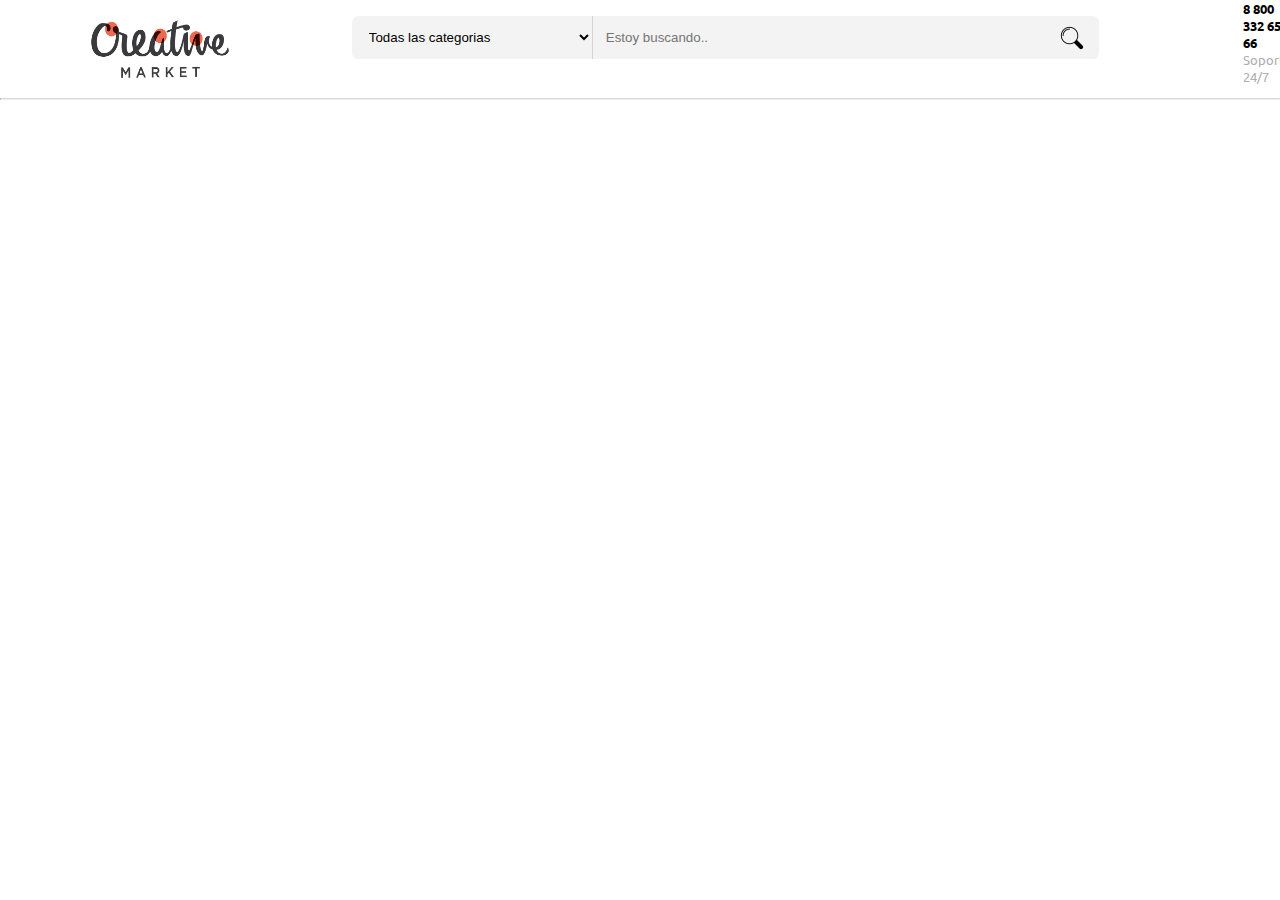
==== Tienda/HTML/Index-Home.html @ b3dca5c3 "Nueva carpeta" ====
<!DOCTYPE html>
<html lang="en">
<head>
    <meta charset="UTF-8">
    <meta http-equiv="X-UA-Compatible" content="IE=edge">
    <meta name="viewport" content="width=device-width, initial-scale=1.0">
    <link rel="stylesheet" href="../CSS/Style-Home.css">
    <link rel="preconnect" href="https://fonts.googleapis.com">
    <link rel="preconnect" href="https://fonts.gstatic.com" crossorigin>
    <link href="https://fonts.googleapis.com/css2?family=PT+Sans&display=swap" rel="stylesheet">
    <link href="https://fonts.googleapis.com/css2?family=Ubuntu:wght@300&display=swap" rel="stylesheet">

    <title>Home</title>
</head>
<body>
    <div class="container">
        <div class="header">
            <img src="../IMAGENES/logo_market.png" class="img-logo" alt="">
            <div class="container-form">
                <form action=""  class="search-engine">
                    <select name="" id="" class="categories-style style-container">
                        <option value="">Todas las categorias</option>
                        <option value="">Alimentos y bebidas</option>
                        <option value="">Auto</option>
                        <option value="">Belleza</option>
                        <option value="">Deportes y aire libre</option>
                        <option value="">Electrónicos</option>
                        <option value="">Hecho a mano</option>
                        <option value="">Hogar y cocina</option>
                        <option value="">Industria y ciencia</option>
                        <option value="">Libros</option>
                        <option value="">Mascotas</option>
                        <option value="">Software</option>
                        <option value="">Tarjetas de regalo</option>
                        <option value="">Videojuegos</option>
                    </select>
                    <input type="text" class="search style-container" placeholder="Estoy buscando..">
                    <img src="../IMAGENES/zoom.png" class="img-search" alt="">
                </form>
            </div>
            <div class="support-number">
                <h5>8 800 332 65-66</h5>
                <p>Soporte 24/7</p>
            </div>
            <div class="container-icons">
                <a href="#1">
                    <img src="../IMAGENES/icon-perfil.png" alt="" class="icon-perfil">
                </a>
                <a href="#2">
                    <img src="../IMAGENES/heart.png" class="icon-perfil" alt="">
                </a>
                <a href="#3">
                    <img src="../IMAGENES/carrito.png" class="icon-perfil" alt="">
                </a>
                
            </div>
            <div class="container-money">
                <p class="tittle-money">Tu carrito</p>
                <p class="money">$2650.00</p>
            </div>
        </div>
        <div class="separation">
            <hr>
        </div>
        <div class="body"></div>
        <div class="footer"></div>
    </div>
</body>
</html>
---- Tienda/CSS/Style-Home.css ----
@import url('https://fonts.googleapis.com/css2?family=PT+Sans&display=swap');
@import url('https://fonts.googleapis.com/css2?family=Ubuntu:wght@300&display=swap');

*{
    margin: 0;
    padding: 0;
}
.header{
    display: flex;
    margin-left: 5rem;
    margin-right: 5rem;
}
.img-logo{
    width: 10rem;
}
.search-engine{
    display: flex;
    align-items: center;
    padding: 1rem;
    margin-left: 6rem;
   
}
.style-container{
    background-color: #F3F3F3;
    border: none;
    outline: none;
    font-family: 'Gill Sans', 'Gill Sans MT', Calibri, 'Trebuchet MS', sans-serif;
    
}
.categories-style{
    width: 15rem;
    padding: 0.8rem;
    border-radius: 0.4rem 0rem 0rem 0.4rem;
    
}
.search{
    width: 30rem;
    height: 1.1rem;
    padding: 0.8rem;
    border-radius: 0rem 0.4rem 0.4rem 0px;
    border-left:0.1rem solid #D4D4D4 ;
    
}
.img-search{
    position: absolute;
    display: flex;
    align-items: center;
    justify-content: center;
    margin-left: 44rem;
    width: 2rem;
    height: 2rem;
}
.support-number{
    display: flex;
    flex-direction: column;
    justify-content: center;
    padding-bottom: 0.8rem;
    margin-left: 8rem;  
    font-family: 'Ubuntu', sans-serif;
}
.support-number p{
    color: #AEAEAE;
    font-size: 0.8rem;
}
.icon-perfil{
    width: 2rem;
    height: 2rem;
    padding: 1rem;
   
}
.container-icons{
    margin-left: 6rem;
    display: flex;
    align-items: center;
}
.container-money{
    display: flex;
    flex-direction: column;
    justify-content: center;
    font-family: 'Ubuntu', sans-serif;
    font-size: 0.8rem;
    margin-left: 1rem;
}
.money{
    font-weight: bold;
}
.separation hr{
    border-top: 1px solid #dad7d7;
}
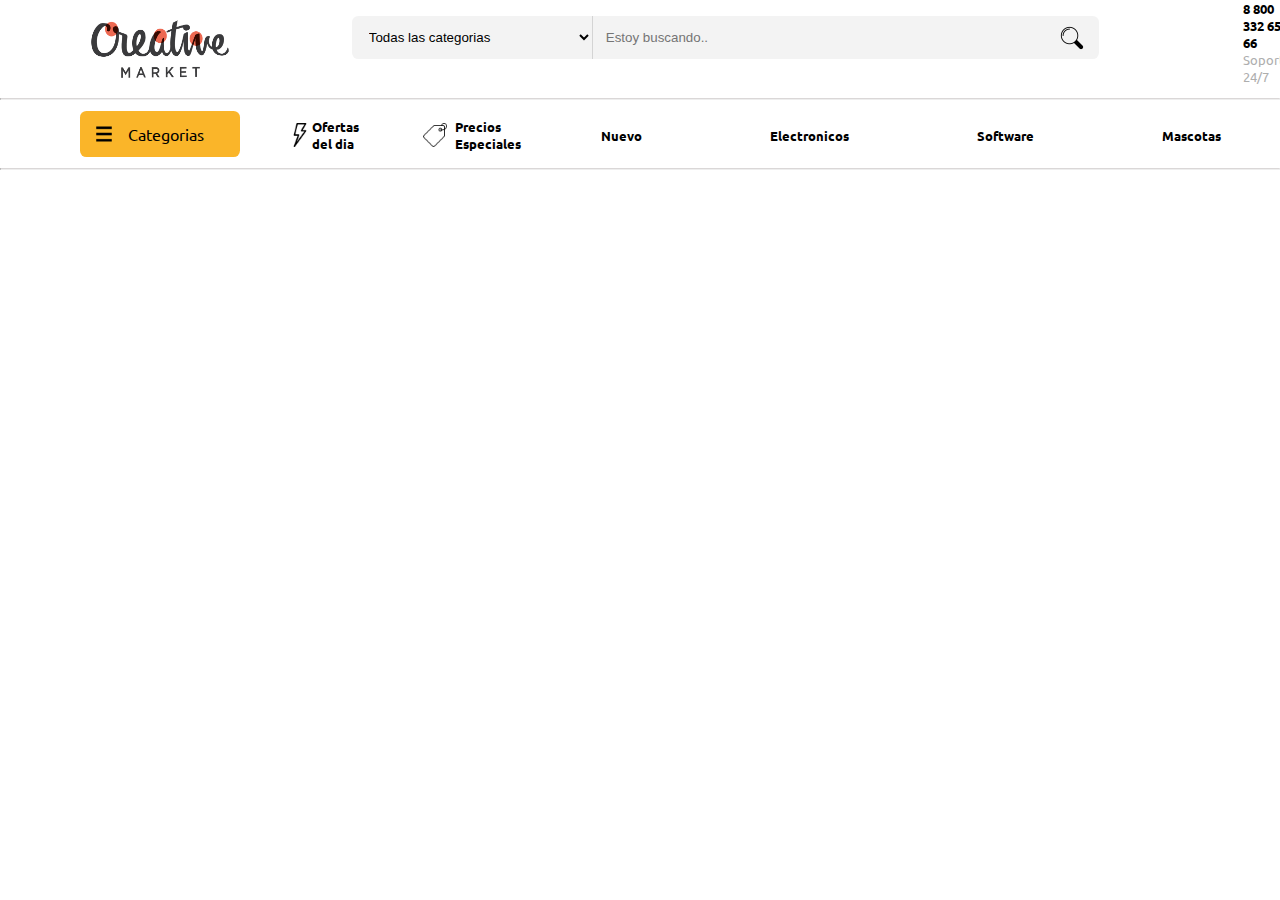
==== commit eb33e1c1: "Hola" ====
--- a/Tienda/HTML/Index-Home.html
+++ b/Tienda/HTML/Index-Home.html
@@ -62,7 +62,106 @@
         <div class="separation">
             <hr>
         </div>
-        <div class="body"></div>
+        <div class="body">
+            <div class="nav">
+                <div class="dropdown">
+                    <button class="btn-drop">
+                        <img class="img-menus" src="../IMAGENES/menus.png" alt=""> 
+                        <span>Categorias</span>
+                    </button>
+                    <div class="dropdown-content">
+                        <a href="#">Todas las categorias</a>
+                        <a href="#">Alimentos y bebidas</a>
+                        <a href="#">Auto</a>
+                        <a href="#">Belleza</a>
+                        <a href="#">Deportes y aire libre</a>
+                        <a href="#">Electrónicos</a>
+                        <a href="#">Hecho a mano</a>
+                        <a href="#">Hogar y cocina</a>
+                        <a href="#">Industria y ciencia</a>
+                        <a href="#">Libros</a>
+                        <a href="#">Mascotas</a>
+                        <a href="#">Software</a>
+                        <a href="#">Tarjetas de regalo</a>
+                        <a href="#">Videojuegos</a>
+                    </div>
+                </div>
+                <div class="daily-today">
+                    <a class="daily-todaynav" href="#">
+                        <img class="img-rayo" src="../IMAGENES/rayo.png" alt="">
+                        <h5>Ofertas del dia</h5>
+                    </a>
+                    <a class="daily-todaynav" href="#">
+                        <img class="img-etiqueta" src="../IMAGENES/etiqueta.png" alt="">
+                        <h5>Precios Especiales</h5>
+                    </a>
+                    <div class="dropdown">
+                        <button class="btn-drop2  " href="#">
+                            <h5>Nuevo</h5>
+                        </button>
+                        <div class="dropdown-content">
+                            <a href="#">Ropa</a>
+                            <a href="#">Deportes</a>
+                            <a href="#">Electronica</a>
+                            <a href="#">Cocina</a>
+                            <a href="#">Hogar</a>
+                        </div>
+                    </div>
+                    <div class="dropdown">
+                        <button class="btn-drop2  " href="#">
+                            <h5>Electronicos</h5>
+                        </button>
+                        <div class="dropdown-content">
+                            <a href="#">Ropa</a>
+                            <a href="#">Deportes</a>
+                            <a href="#">Electronica</a>
+                            <a href="#">Cocina</a>
+                            <a href="#">Hogar</a>
+                        </div>
+                    </div>
+                    <div class="dropdown">
+                        <button class="btn-drop2 " href="#">
+                            <h5>Software</h5>
+                        </button>
+                        <div class="dropdown-content">
+                            <a href="#">Ropa</a>
+                            <a href="#">Deportes</a>
+                            <a href="#">Electronica</a>
+                            <a href="#">Cocina</a>
+                            <a href="#">Hogar</a>
+                        </div>
+                    </div>
+                    <div class="dropdown">
+                        <button class="btn-drop2 " href="#">
+                            <h5>Mascotas</h5>
+                        </button>
+                        <div class="dropdown-content">
+                            <a href="#">Ropa</a>
+                            <a href="#">Deportes</a>
+                            <a href="#">Electronica</a>
+                            <a href="#">Cocina</a>
+                            <a href="#">Hogar</a>
+                        </div>
+                    </div>
+                    <div class="dropdown">
+                        <button class="btn-drop2 mg " href="#">
+                            <h5>Videojuegos</h5>
+                        </button>
+                        <div class="dropdown-content">
+                            <a href="#">Ropa</a>
+                            <a href="#">Deportes</a>
+                            <a href="#">Electronica</a>
+                            <a href="#">Cocina</a>
+                            <a href="#">Hogar</a>
+                        </div>
+                    </div>
+           
+                </div>
+            </div>
+            <div class="separation-2">
+                <hr>
+            </div>
+        </div>
         <div class="footer"></div>
     </div>
 </body>
--- a/Tienda/CSS/Style-Home.css
+++ b/Tienda/CSS/Style-Home.css
@@ -87,3 +87,94 @@
 .separation hr{
     border-top: 1px solid #dad7d7;
 }
+.nav{
+    display: flex;
+    margin-top: 0.7rem;
+    margin-left: 5rem;
+    margin-right: 5rem;
+}
+.dropdown{
+    display: inline-block;
+    position: relative;    
+}
+.btn-drop{
+    display: flex;
+    background-color: #FAB529;;
+    padding: 0.8rem;
+    padding-left: 1rem;
+    
+    width: 10rem;
+    font-family: 'Ubuntu', sans-serif;
+    font-size: 1rem;
+    border: none;
+    border-radius: 0.4rem;
+    outline: none;
+    cursor: pointer;
+}
+
+.btn-drop span{
+    padding-left: 1rem;
+}
+.dropdown-content{
+    display: none;
+    position: absolute;
+    width: 120%;
+    overflow: auto;
+    border-radius:0.4rem ;
+    box-shadow: 0px 10px 10px 0px rgba(0,0,0,0.4);
+    background-color: white;
+}
+.dropdown:hover .dropdown-content {
+    display: block;
+}
+.dropdown-content a {
+    display: block;
+    color: #000000;
+    padding: 5px;
+    text-decoration: none;
+}
+.dropdown-content a:hover {
+    color: #FFFFFF;
+    background-color: #00A4BD;
+}
+.separation-2 hr{
+    margin-top: 0.5rem;
+    border-top: 1px solid #dad7d7;
+}
+
+.daily-today{
+    display: flex;
+    margin-left: 3rem;
+    gap: 4rem;
+
+}
+.daily-todaynav{
+    display: flex;
+    align-items: center;
+    justify-content: center;
+    
+    font-family: 'Ubuntu', sans-serif;
+    font-size: 1rem;
+    text-decoration: none;
+    color: #000000;
+
+}
+.img-rayo{
+
+    width: 1.5rem;
+    height: 1.5rem;
+}
+.img-etiqueta{
+    width: 1.5rem;
+    height: 1.5rem;
+    margin-right: 0.5rem;
+}
+.btn-drop2{
+    cursor: pointer;
+    border: none;
+    font-family: 'Ubuntu', sans-serif;
+    font-size: 1rem;
+    background-color: white;
+    padding: 1rem;
+    padding-right: 3rem;
+}
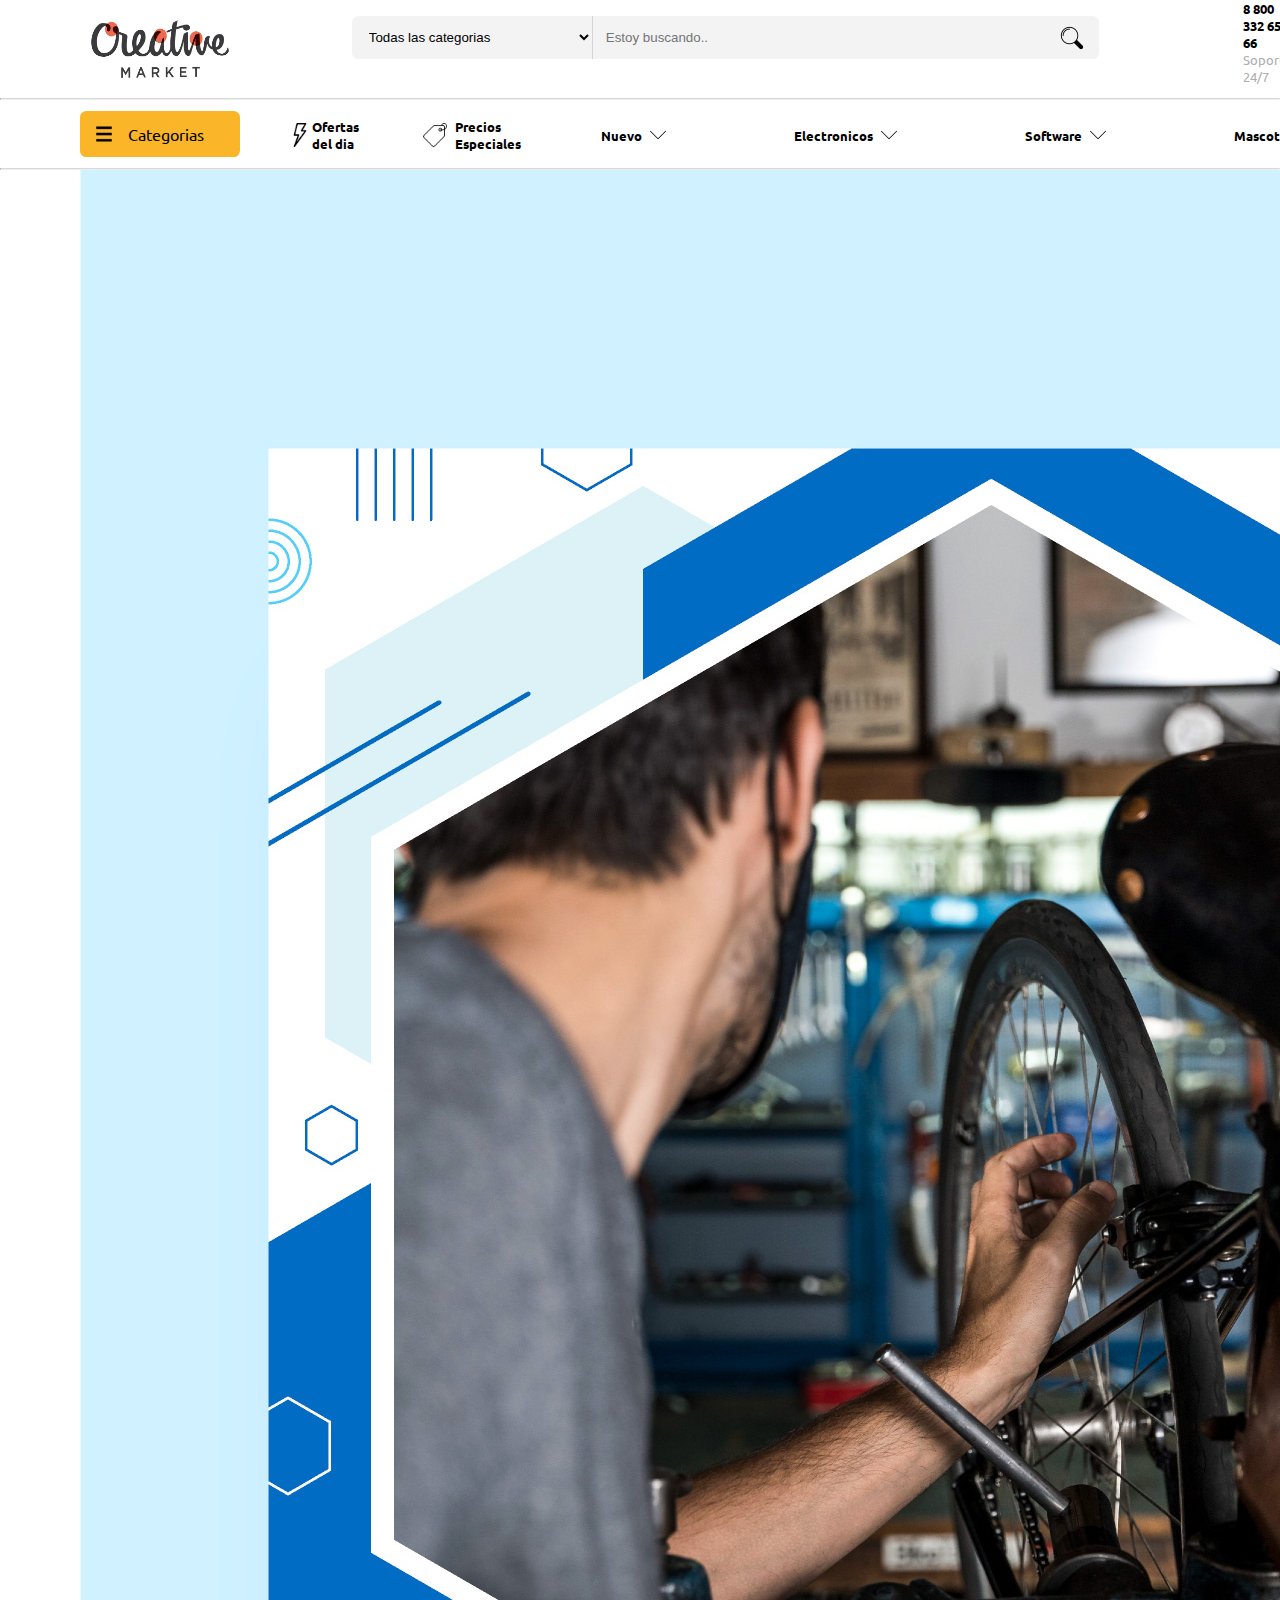
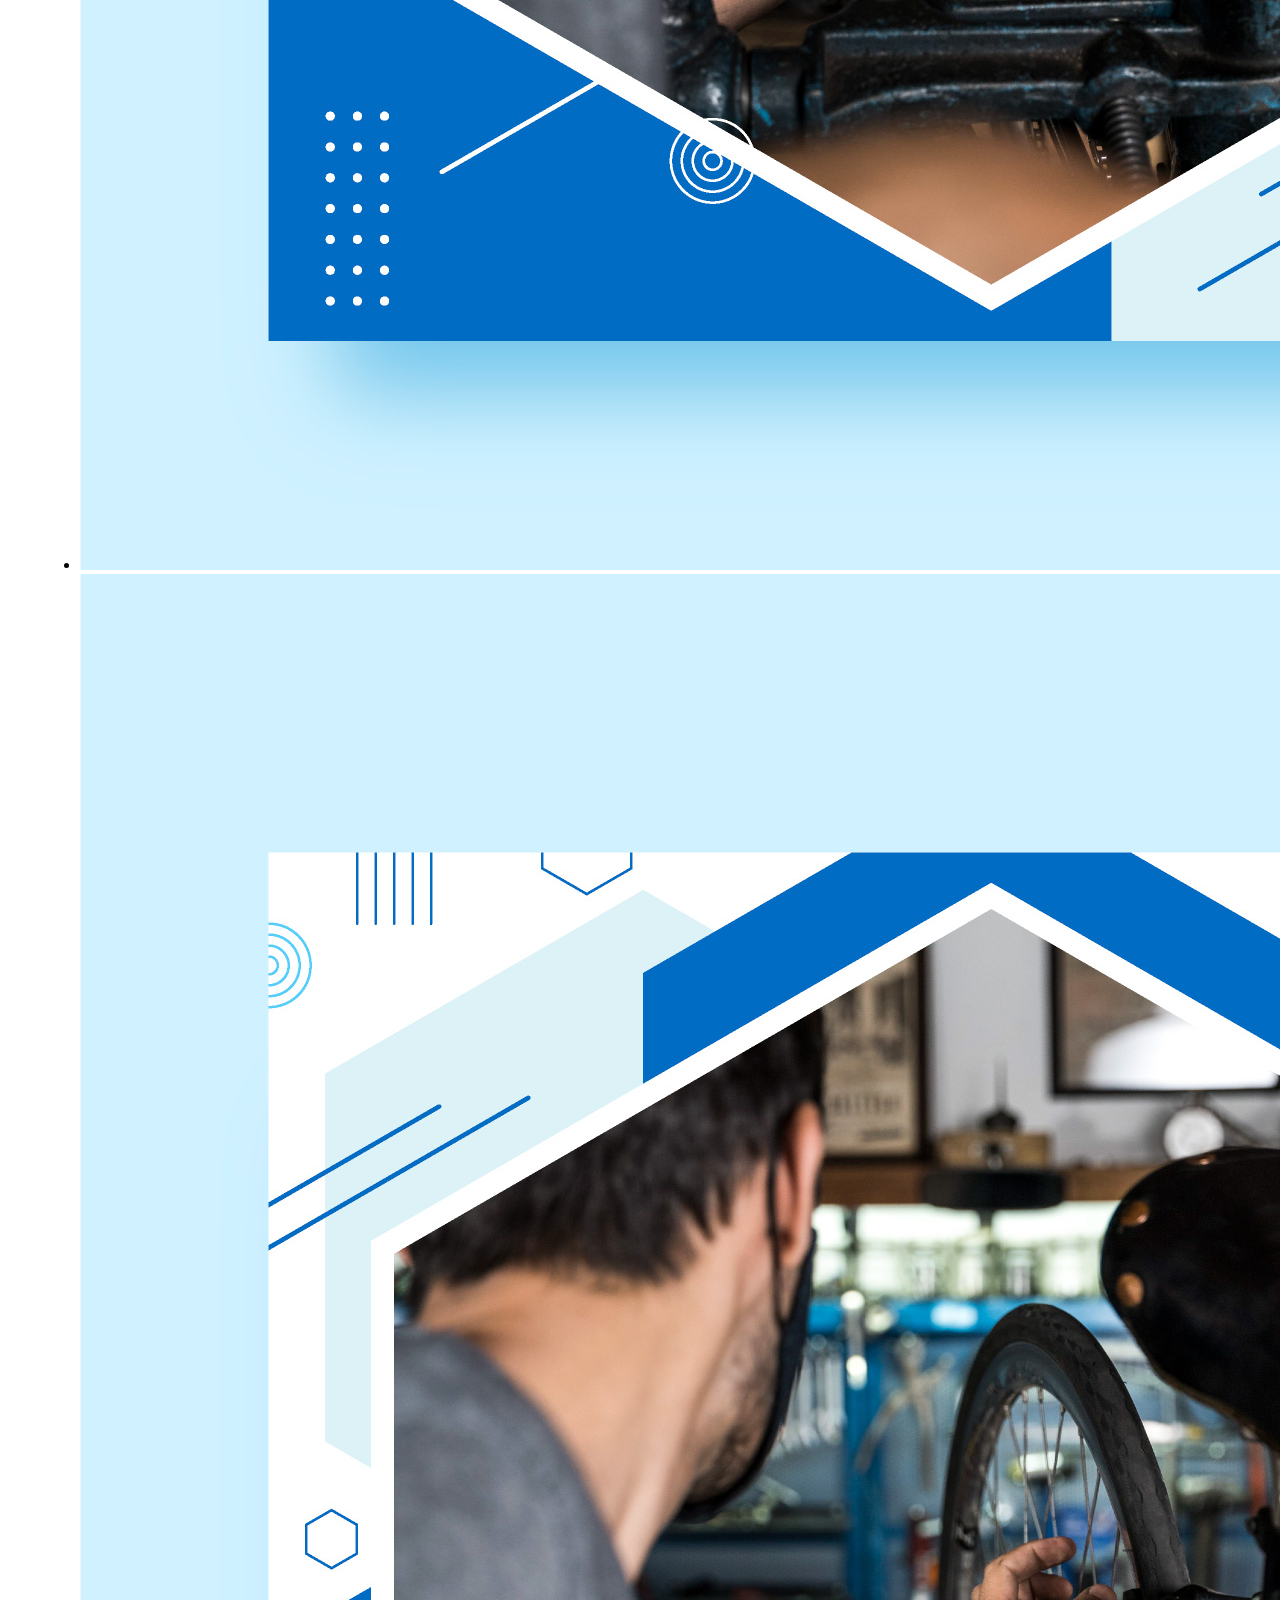
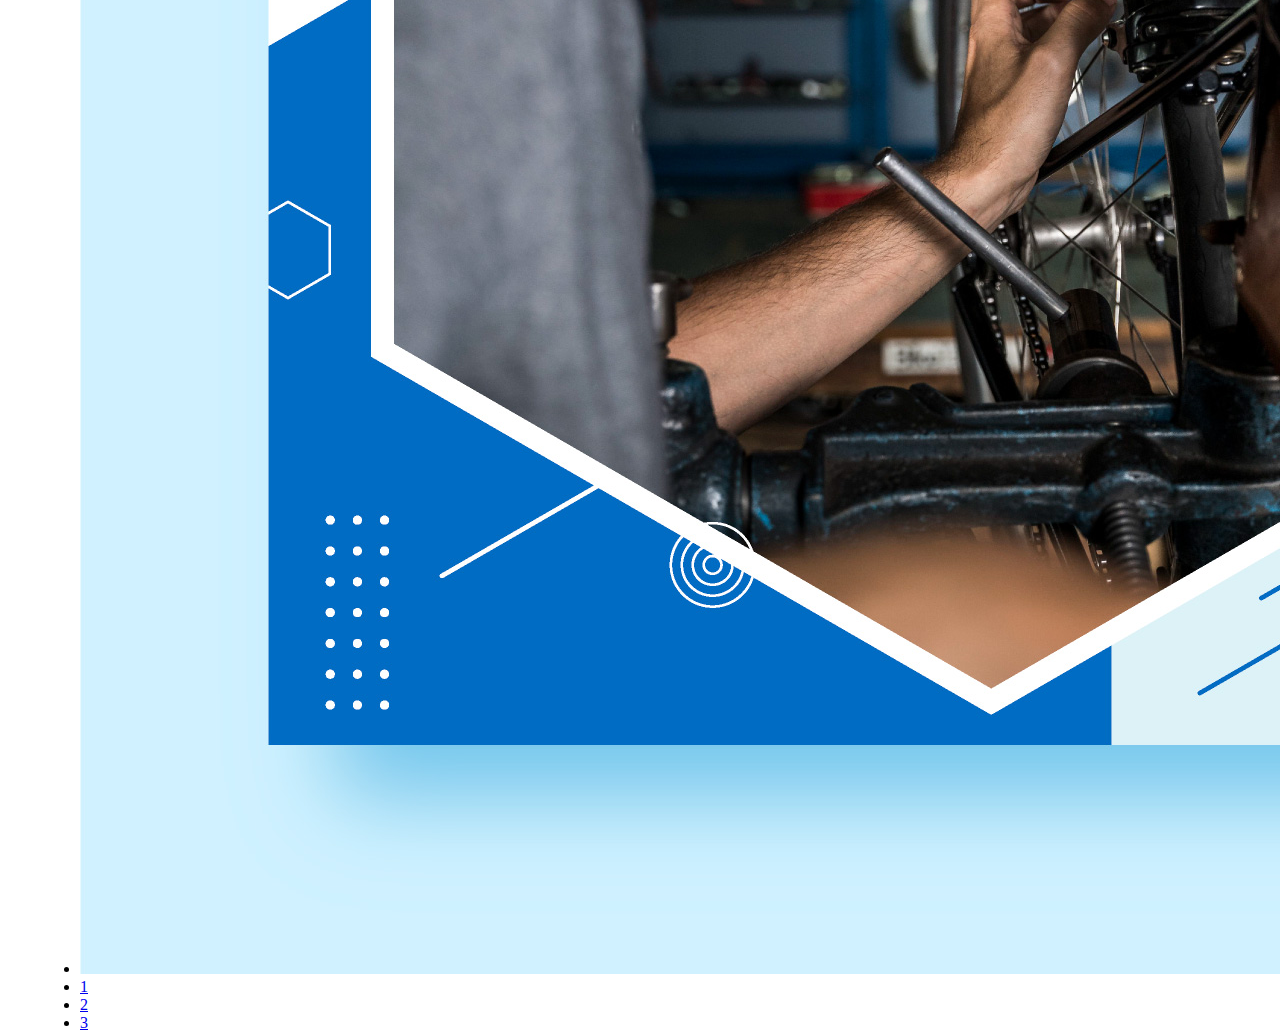
==== commit 87dae3e6: "d" ====
--- a/Tienda/HTML/Index-Home.html
+++ b/Tienda/HTML/Index-Home.html
@@ -98,6 +98,7 @@
                     <div class="dropdown">
                         <button class="btn-drop2  " href="#">
                             <h5>Nuevo</h5>
+                            <img class="img-dropdown" src="../IMAGENES/flecha-hacia-abajo.png" alt="">
                         </button>
                         <div class="dropdown-content">
                             <a href="#">Ropa</a>
@@ -110,6 +111,7 @@
                     <div class="dropdown">
                         <button class="btn-drop2  " href="#">
                             <h5>Electronicos</h5>
+                            <img class="img-dropdown" src="../IMAGENES/flecha-hacia-abajo.png" alt="">
                         </button>
                         <div class="dropdown-content">
                             <a href="#">Ropa</a>
@@ -122,6 +124,7 @@
                     <div class="dropdown">
                         <button class="btn-drop2 " href="#">
                             <h5>Software</h5>
+                            <img class="img-dropdown" src="../IMAGENES/flecha-hacia-abajo.png" alt="">
                         </button>
                         <div class="dropdown-content">
                             <a href="#">Ropa</a>
@@ -134,6 +137,7 @@
                     <div class="dropdown">
                         <button class="btn-drop2 " href="#">
                             <h5>Mascotas</h5>
+                            <img class="img-dropdown" src="../IMAGENES/flecha-hacia-abajo.png" alt="">
                         </button>
                         <div class="dropdown-content">
                             <a href="#">Ropa</a>
@@ -146,6 +150,7 @@
                     <div class="dropdown">
                         <button class="btn-drop2 mg " href="#">
                             <h5>Videojuegos</h5>
+                            <img class="img-dropdown" src="../IMAGENES/flecha-hacia-abajo.png" alt="">
                         </button>
                         <div class="dropdown-content">
                             <a href="#">Ropa</a>
@@ -161,6 +166,29 @@
             <div class="separation-2">
                 <hr>
             </div>
+            <div class="carrousel">
+                <ul class="slider">
+                    <li class="slide1">
+                        <img src="../IMAGENES/producto1.jpg" alt="">
+                    </li>
+                </ul>
+                <ul class="slider">
+                    <li class="slide1">
+                        <img src="../IMAGENES/producto 2.jpg" alt="">
+                    </li>
+                </ul>
+                <ul class="menu">
+                    <li>
+                      <a href="#slide1">1</a>
+                    </li>
+                    <li>
+                      <a href="#slide2">2</a>
+                    </li>
+                     <li>
+                      <a href="#slide3">3</a>
+                    </li>
+                  </ul>
+            </div>
         </div>
         <div class="footer"></div>
     </div>
--- a/Tienda/CSS/Style-Home.css
+++ b/Tienda/CSS/Style-Home.css
@@ -170,6 +170,7 @@
     margin-right: 0.5rem;
 }
 .btn-drop2{
+    display: flex;
     cursor: pointer;
     border: none;
     font-family: 'Ubuntu', sans-serif;
@@ -178,3 +179,17 @@
     padding: 1rem;
     padding-right: 3rem;
 }
+.img-dropdown{
+    width:1rem ;
+    height:1rem ;
+    padding-left: 0.5rem;
+}
+.carrousel{
+    margin-left:5rem ;
+    margin-right: 5rem;
+}
+.background-img{
+    width: 100%;
+    height: 40rem;
+}
+
